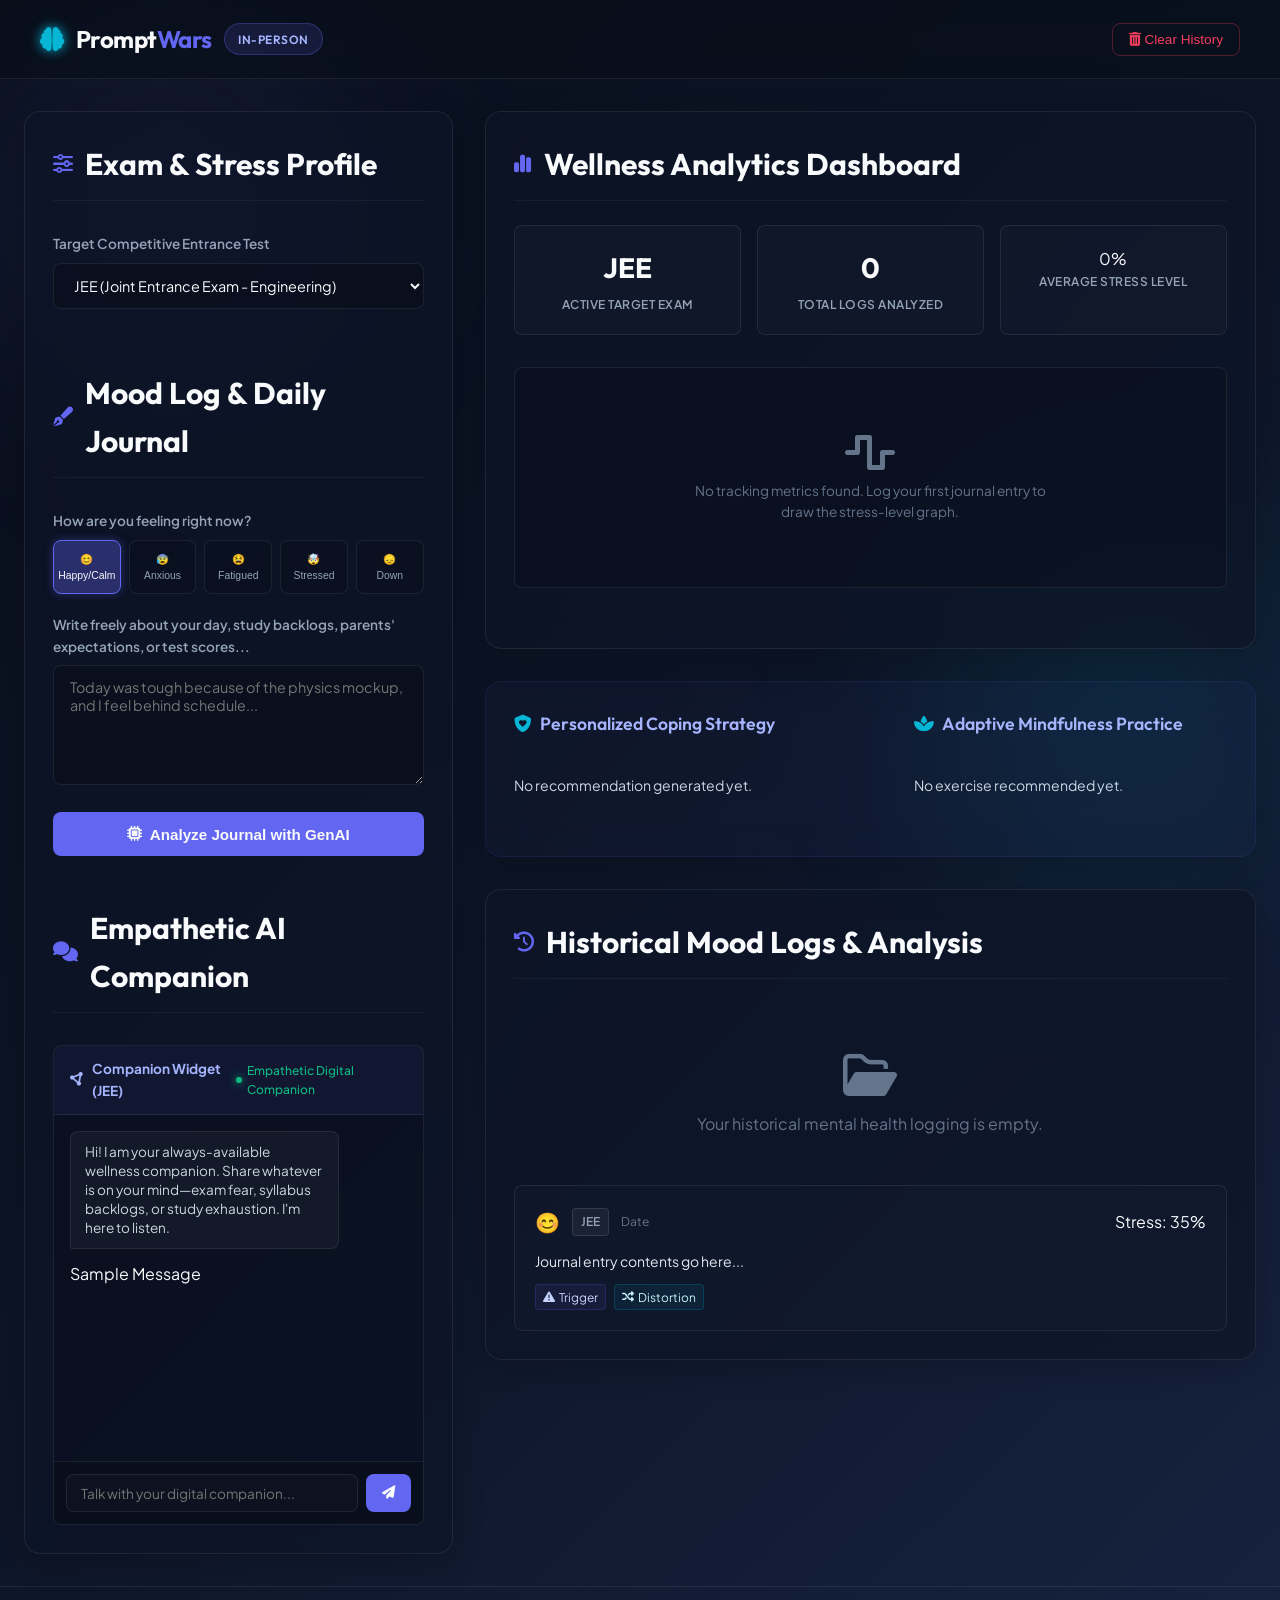
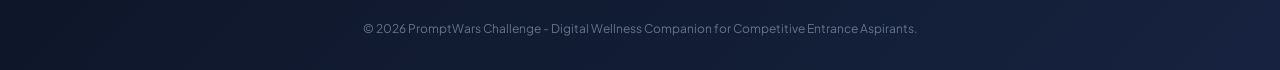
==== src/main/resources/templates/index.html @ 46da38d5 "Initial Setup for project" ====
<!DOCTYPE html>
<html xmlns:th="http://www.thymeleaf.org">
<head>
    <meta charset="UTF-8">
    <meta name="viewport" content="width=device-width, initial-scale=1.0">
    <title>Mental Wellness Tracker - Digital Companion</title>
    <!-- Google Fonts -->
    <link rel="preconnect" href="https://fonts.googleapis.com">
    <link rel="preconnect" href="https://fonts.gstatic.com" crossorigin>
    <link href="https://fonts.googleapis.com/css2?family=Outfit:wght@300;400;500;600;700;800&family=Plus+Jakarta+Sans:wght@300;400;500;600;700&display=swap" rel="stylesheet">
    <!-- FontAwesome for Icons -->
    <link rel="stylesheet" href="https://cdnjs.cloudflare.com/ajax/libs/font-awesome/6.4.0/css/all.min.css">
    
    <style>
        :root {
            --bg-gradient: linear-gradient(135deg, #090e1a 0%, #0d1527 50%, #16223f 100%);
            --glass-bg: rgba(13, 21, 39, 0.7);
            --glass-border: rgba(255, 255, 255, 0.08);
            --glass-glow: rgba(99, 102, 241, 0.12);
            
            --primary: #6366f1; /* Indigo */
            --primary-glow: rgba(99, 102, 241, 0.35);
            --secondary: #06b6d4; /* Cyan */
            --success: #10b981; /* Emerald */
            --warning: #f59e0b; /* Amber */
            --danger: #f43f5e; /* Rose */
            
            --text-main: #f8fafc;
            --text-muted: #94a3b8;
            --text-dark: #64748b;
            
            --font-display: 'Outfit', sans-serif;
            --font-body: 'Plus Jakarta Sans', sans-serif;
            
            --radius-sm: 8px;
            --radius-md: 16px;
            --radius-lg: 24px;
            
            --transition: all 0.4s cubic-bezier(0.16, 1, 0.3, 1);
        }

        /* Base Resets */
        * {
            box-sizing: border-box;
            margin: 0;
            padding: 0;
        }
        
        body {
            background: var(--bg-gradient);
            color: var(--text-main);
            font-family: var(--font-body);
            min-height: 100vh;
            overflow-x: hidden;
            display: flex;
            flex-direction: column;
            line-height: 1.6;
        }

        ::-webkit-scrollbar {
            width: 8px;
        }
        ::-webkit-scrollbar-track {
            background: rgba(13, 21, 39, 0.5);
        }
        ::-webkit-scrollbar-thumb {
            background: rgba(99, 102, 241, 0.25);
            border-radius: var(--radius-sm);
        }
        ::-webkit-scrollbar-thumb:hover {
            background: rgba(99, 102, 241, 0.45);
        }

        /* Glowing background blobs */
        .glow-blob-1 {
            position: fixed;
            top: -10%;
            left: -10%;
            width: 45vw;
            height: 45vw;
            background: radial-gradient(circle, rgba(99, 102, 241, 0.15) 0%, transparent 70%);
            z-index: -1;
            pointer-events: none;
            filter: blur(80px);
        }
        .glow-blob-2 {
            position: fixed;
            bottom: -10%;
            right: -10%;
            width: 45vw;
            height: 45vw;
            background: radial-gradient(circle, rgba(6, 182, 212, 0.12) 0%, transparent 70%);
            z-index: -1;
            pointer-events: none;
            filter: blur(80px);
        }

        /* Header Navigation */
        header {
            background: rgba(9, 14, 26, 0.65);
            backdrop-filter: blur(12px);
            -webkit-backdrop-filter: blur(12px);
            border-bottom: 1px solid var(--glass-border);
            padding: 1.25rem 2.5rem;
            display: flex;
            justify-content: space-between;
            align-items: center;
            position: sticky;
            top: 0;
            z-index: 100;
        }

        .header-logo {
            display: flex;
            align-items: center;
            gap: 0.75rem;
            font-family: var(--font-display);
            font-weight: 700;
            font-size: 1.5rem;
            letter-spacing: -0.5px;
        }

        .header-logo i {
            color: var(--secondary);
            text-shadow: 0 0 12px var(--secondary);
        }

        .logo-prompt {
            color: var(--text-main);
        }

        .logo-war {
            color: var(--primary);
        }

        .header-badge {
            background: rgba(99, 102, 241, 0.15);
            border: 1px solid rgba(99, 102, 241, 0.3);
            color: #a5b4fc;
            padding: 0.35rem 0.85rem;
            border-radius: 50px;
            font-size: 0.75rem;
            font-weight: 600;
            letter-spacing: 0.5px;
            text-transform: uppercase;
        }

        .header-actions {
            display: flex;
            align-items: center;
            gap: 1rem;
        }

        .btn-clear {
            background: transparent;
            border: 1px solid rgba(244, 63, 94, 0.3);
            color: var(--danger);
            padding: 0.5rem 1rem;
            border-radius: var(--radius-sm);
            font-weight: 500;
            font-size: 0.85rem;
            cursor: pointer;
            transition: var(--transition);
        }

        .btn-clear:hover {
            background: rgba(244, 63, 94, 0.1);
            transform: translateY(-2px);
        }

        /* Container Layout */
        main {
            max-width: 1400px;
            width: 100%;
            margin: 2rem auto;
            padding: 0 1.5rem;
            display: grid;
            grid-template-columns: 1fr 1.8fr;
            gap: 2rem;
            flex: 1;
        }

        @media (max-width: 1024px) {
            main {
                grid-template-columns: 1fr;
            }
        }

        /* Glassmorphic Panel Cards */
        .panel-card {
            background: var(--glass-bg);
            border: 1px solid var(--glass-border);
            border-radius: var(--radius-md);
            padding: 1.75rem;
            backdrop-filter: blur(16px);
            -webkit-backdrop-filter: blur(16px);
            box-shadow: 0 8px 32px 0 rgba(0, 0, 0, 0.2);
            transition: var(--transition);
        }

        .panel-card:hover {
            border-color: rgba(99, 102, 241, 0.2);
            box-shadow: 0 8px 32px 0 rgba(0, 0, 0, 0.3), 0 0 15px var(--glass-glow);
        }

        .panel-title {
            font-family: var(--font-display);
            font-size: 1.25rem;
            font-weight: 600;
            margin-bottom: 1.5rem;
            display: flex;
            align-items: center;
            gap: 0.75rem;
            border-bottom: 1px solid rgba(255, 255, 255, 0.05);
            padding-bottom: 0.75rem;
        }

        .panel-title i {
            color: var(--primary);
        }

        /* Profile & Journal Form */
        .form-group {
            margin-bottom: 1.25rem;
        }

        .form-label {
            display: block;
            font-size: 0.85rem;
            font-weight: 600;
            color: var(--text-muted);
            margin-bottom: 0.5rem;
        }

        .select-input, .text-input {
            width: 100%;
            background: rgba(9, 14, 26, 0.6);
            border: 1px solid var(--glass-border);
            border-radius: var(--radius-sm);
            color: var(--text-main);
            padding: 0.75rem 1rem;
            font-family: var(--font-body);
            font-size: 0.9rem;
            outline: none;
            transition: var(--transition);
        }

        .select-input:focus, .text-input:focus {
            border-color: var(--primary);
            box-shadow: 0 0 8px var(--primary-glow);
        }

        /* Mood Selection Grid */
        .mood-grid {
            display: grid;
            grid-template-columns: repeat(5, 1fr);
            gap: 0.5rem;
            margin-bottom: 1.25rem;
        }

        .mood-btn {
            background: rgba(9, 14, 26, 0.4);
            border: 1px solid var(--glass-border);
            border-radius: var(--radius-sm);
            padding: 0.75rem 0.25rem;
            font-size: 1.5rem;
            cursor: pointer;
            display: flex;
            flex-direction: column;
            align-items: center;
            gap: 0.25rem;
            transition: var(--transition);
        }

        .mood-btn span {
            font-size: 0.65rem;
            color: var(--text-muted);
            font-weight: 500;
        }

        .mood-btn:hover {
            transform: translateY(-2px);
            background: rgba(99, 102, 241, 0.1);
            border-color: rgba(99, 102, 241, 0.4);
        }

        .mood-btn.active {
            background: var(--primary-glow);
            border-color: var(--primary);
            box-shadow: 0 0 10px var(--primary-glow);
        }

        .mood-btn.active span {
            color: var(--text-main);
        }

        .textarea-input {
            width: 100%;
            min-height: 120px;
            resize: vertical;
        }

        .btn-submit {
            width: 100%;
            background: var(--primary);
            border: none;
            color: var(--text-main);
            padding: 0.85rem;
            border-radius: var(--radius-sm);
            font-weight: 600;
            font-size: 0.95rem;
            cursor: pointer;
            transition: var(--transition);
            display: flex;
            justify-content: center;
            align-items: center;
            gap: 0.5rem;
        }

        .btn-submit:hover {
            background: #4f46e5;
            box-shadow: 0 0 15px rgba(99, 102, 241, 0.5);
            transform: translateY(-1px);
        }

        /* Stats Section */
        .stats-grid {
            display: grid;
            grid-template-columns: repeat(3, 1fr);
            gap: 1rem;
            margin-bottom: 2rem;
        }

        .stat-card {
            background: rgba(255, 255, 255, 0.02);
            border: 1px solid var(--glass-border);
            border-radius: var(--radius-sm);
            padding: 1.25rem;
            text-align: center;
        }

        .stat-value {
            font-family: var(--font-display);
            font-size: 1.75rem;
            font-weight: 700;
            margin-bottom: 0.25rem;
        }

        .stat-value.stress-indicator {
            color: var(--success);
        }

        .stat-value.stress-indicator.warn {
            color: var(--warning);
        }

        .stat-value.stress-indicator.crit {
            color: var(--danger);
        }

        .stat-label {
            font-size: 0.75rem;
            font-weight: 600;
            color: var(--text-muted);
            text-transform: uppercase;
            letter-spacing: 0.5px;
        }

        /* History Chart Container */
        .chart-box {
            background: rgba(9, 14, 26, 0.4);
            border: 1px solid var(--glass-border);
            border-radius: var(--radius-sm);
            padding: 1rem;
            margin-bottom: 2rem;
            position: relative;
            min-height: 180px;
        }

        .chart-placeholder {
            position: absolute;
            top: 50%;
            left: 50%;
            transform: translate(-50%, -50%);
            color: var(--text-dark);
            font-size: 0.85rem;
            text-align: center;
        }

        /* Analytics Panels */
        .analytics-layout {
            display: grid;
            grid-template-columns: 1.2fr 1fr;
            gap: 1.5rem;
            margin-bottom: 2rem;
        }

        @media (max-width: 768px) {
            .analytics-layout {
                grid-template-columns: 1fr;
            }
        }

        .coping-card {
            background: rgba(99, 102, 241, 0.03);
            border: 1px solid rgba(99, 102, 241, 0.1);
        }

        .coping-card h3, .mindfulness-card h3 {
            font-family: var(--font-display);
            font-size: 1.1rem;
            font-weight: 600;
            margin-bottom: 1rem;
            color: #a5b4fc;
            display: flex;
            align-items: center;
            gap: 0.5rem;
        }

        .coping-card h3 i {
            color: var(--secondary);
        }

        .mindfulness-card h3 i {
            color: var(--success);
        }

        .strategy-text, .mindfulness-text {
            font-size: 0.88rem;
            color: #cbd5e1;
            white-space: pre-line;
            line-height: 1.5;
        }

        /* Coping Text Markdown Formatting Helper */
        .strategy-text h3 {
            font-size: 0.95rem;
            color: var(--text-main);
            margin-top: 0.75rem;
            margin-bottom: 0.25rem;
        }

        .strategy-text li {
            margin-left: 1.25rem;
            margin-bottom: 0.5rem;
        }

        /* Logs List */
        .logs-list {
            display: flex;
            flex-direction: column;
            gap: 1rem;
        }

        .log-item {
            background: rgba(255, 255, 255, 0.01);
            border: 1px solid var(--glass-border);
            border-radius: var(--radius-sm);
            padding: 1.25rem;
            display: flex;
            flex-direction: column;
            gap: 0.75rem;
        }

        .log-header {
            display: flex;
            justify-content: space-between;
            align-items: center;
        }

        .log-meta {
            display: flex;
            align-items: center;
            gap: 0.75rem;
        }

        .log-mood-badge {
            font-size: 1.25rem;
        }

        .log-exam-tag {
            background: rgba(255, 255, 255, 0.05);
            border: 1px solid rgba(255, 255, 255, 0.1);
            color: var(--text-muted);
            padding: 0.2rem 0.5rem;
            border-radius: 4px;
            font-size: 0.75rem;
            font-weight: 600;
        }

        .log-date {
            font-size: 0.75rem;
            color: var(--text-dark);
        }

        .log-stress-badge {
            font-size: 0.8rem;
            font-weight: 700;
            padding: 0.25rem 0.65rem;
            border-radius: 50px;
        }

        .log-stress-badge.low {
            background: rgba(16, 185, 129, 0.15);
            border: 1px solid var(--success);
            color: #34d399;
        }

        .log-stress-badge.med {
            background: rgba(245, 158, 11, 0.15);
            border: 1px solid var(--warning);
            color: #fbbf24;
        }

        .log-stress-badge.high {
            background: rgba(244, 63, 94, 0.15);
            border: 1px solid var(--danger);
            color: #fb7185;
        }

        .log-body {
            font-size: 0.875rem;
            color: #e2e8f0;
        }

        .log-tags {
            display: flex;
            flex-wrap: wrap;
            gap: 0.5rem;
        }

        .log-tag {
            font-size: 0.75rem;
            padding: 0.15rem 0.45rem;
            border-radius: 4px;
            background: rgba(99, 102, 241, 0.08);
            border: 1px solid rgba(99, 102, 241, 0.2);
            color: #c7d2fe;
            display: flex;
            align-items: center;
            gap: 0.25rem;
        }

        .log-tag.distortion {
            background: rgba(6, 182, 212, 0.08);
            border-color: rgba(6, 182, 212, 0.2);
            color: #c5f2f7;
        }

        /* Companion Chat Widget Layout (Right Side or Floating Sidebar) */
        .chat-widget {
            display: flex;
            flex-direction: column;
            height: 480px;
            background: rgba(9, 14, 26, 0.4);
            border: 1px solid var(--glass-border);
            border-radius: var(--radius-sm);
            overflow: hidden;
        }

        .chat-header {
            background: rgba(99, 102, 241, 0.08);
            border-bottom: 1px solid var(--glass-border);
            padding: 0.75rem 1rem;
            display: flex;
            align-items: center;
            justify-content: space-between;
        }

        .chat-header-title {
            display: flex;
            align-items: center;
            gap: 0.5rem;
            font-size: 0.85rem;
            font-weight: 700;
            color: #a5b4fc;
        }

        .chat-header-status {
            display: flex;
            align-items: center;
            gap: 0.35rem;
            font-size: 0.75rem;
            color: var(--success);
            font-weight: 500;
        }

        .chat-header-status::before {
            content: '';
            display: inline-block;
            width: 6px;
            height: 6px;
            background-color: var(--success);
            border-radius: 50%;
            box-shadow: 0 0 8px var(--success);
        }

        .chat-messages {
            flex: 1;
            padding: 1rem;
            overflow-y: auto;
            display: flex;
            flex-direction: column;
            gap: 0.75rem;
        }

        .chat-msg {
            max-width: 80%;
            padding: 0.65rem 0.85rem;
            border-radius: var(--radius-sm);
            font-size: 0.85rem;
            line-height: 1.4;
        }

        .chat-msg.user {
            align-self: flex-end;
            background: var(--primary);
            color: var(--text-main);
            border-bottom-right-radius: 2px;
        }

        .chat-msg.ai {
            align-self: flex-start;
            background: rgba(255, 255, 255, 0.04);
            border: 1px solid var(--glass-border);
            color: #cbd5e1;
            border-bottom-left-radius: 2px;
        }

        .chat-input-area {
            border-top: 1px solid var(--glass-border);
            padding: 0.75rem;
            display: flex;
            gap: 0.5rem;
            background: rgba(9, 14, 26, 0.6);
        }

        .chat-input {
            flex: 1;
            background: rgba(255, 255, 255, 0.02);
            border: 1px solid var(--glass-border);
            border-radius: var(--radius-sm);
            color: var(--text-main);
            padding: 0.6rem 0.85rem;
            font-family: var(--font-body);
            font-size: 0.85rem;
            outline: none;
            transition: var(--transition);
        }

        .chat-input:focus {
            border-color: var(--primary);
        }

        .btn-send {
            background: var(--primary);
            border: none;
            color: var(--text-main);
            padding: 0 1rem;
            border-radius: var(--radius-sm);
            cursor: pointer;
            transition: var(--transition);
            display: flex;
            align-items: center;
            justify-content: center;
        }

        .btn-send:hover {
            background: #4f46e5;
        }

        footer {
            text-align: center;
            padding: 2rem;
            color: var(--text-dark);
            font-size: 0.75rem;
            border-top: 1px solid var(--glass-border);
            margin-top: auto;
        }
    </style>
</head>
<body>

    <div class="glow-blob-1"></div>
    <div class="glow-blob-2"></div>

    <header>
        <div class="header-logo">
            <i class="fa-solid fa-brain"></i>
            <span><span class="logo-prompt">Prompt</span><span class="logo-war">Wars</span></span>
            <span class="header-badge">In-Person</span>
        </div>
        <div class="header-actions">
            <form th:action="@{/clear}" method="post">
                <button type="submit" class="btn-clear"><i class="fa-solid fa-trash-can"></i> Clear History</button>
            </form>
        </div>
    </header>

    <main>
        <!-- LEFT PANEL: Entry Form & Profiles -->
        <section class="panel-card" style="display: flex; flex-direction: column; gap: 1.5rem;">
            <div class="panel-title" style="margin-bottom: 0.5rem;">
                <i class="fa-solid fa-sliders"></i>
                <h2>Exam & Stress Profile</h2>
            </div>
            
            <form th:action="@{/profile}" method="post" id="profileForm">
                <div class="form-group">
                    <label class="form-label" for="examSelect">Target Competitive Entrance Test</label>
                    <select class="select-input" name="exam" id="examSelect" onchange="document.getElementById('profileForm').submit()">
                        <option value="JEE" th:selected="${selectedExam == 'JEE'}">JEE (Joint Entrance Exam - Engineering)</option>
                        <option value="NEET" th:selected="${selectedExam == 'NEET'}">NEET (National Eligibility Entrance Test - Medical)</option>
                        <option value="UPSC" th:selected="${selectedExam == 'UPSC'}">UPSC (Civil Services Examination - IAS)</option>
                        <option value="CAT" th:selected="${selectedExam == 'CAT'}">CAT (Common Admission Test - Management)</option>
                        <option value="GATE" th:selected="${selectedExam == 'GATE'}">GATE (Graduate Aptitude Test in Engineering)</option>
                        <option value="CUET" th:selected="${selectedExam == 'CUET'}">CUET (Common University Entrance Test)</option>
                    </select>
                </div>
            </form>

            <div class="panel-title" style="margin-top: 1rem; margin-bottom: 0.5rem;">
                <i class="fa-solid fa-pen-fancy"></i>
                <h2>Mood Log & Daily Journal</h2>
            </div>

            <form th:action="@{/journal}" method="post" id="journalForm">
                <input type="hidden" name="exam" th:value="${selectedExam}">
                <input type="hidden" name="mood" id="selectedMoodInput" value="happy">

                <div class="form-group">
                    <label class="form-label">How are you feeling right now?</label>
                    <div class="mood-grid">
                        <button type="button" class="mood-btn active" data-mood="happy" onclick="setMood(this)">
                            <span>😊</span>
                            <span>Happy/Calm</span>
                        </button>
                        <button type="button" class="mood-btn" data-mood="anxious" onclick="setMood(this)">
                            <span>😰</span>
                            <span>Anxious</span>
                        </button>
                        <button type="button" class="mood-btn" data-mood="fatigued" onclick="setMood(this)">
                            <span>😫</span>
                            <span>Fatigued</span>
                        </button>
                        <button type="button" class="mood-btn" data-mood="stressed" onclick="setMood(this)">
                            <span>🤯</span>
                            <span>Stressed</span>
                        </button>
                        <button type="button" class="mood-btn" data-mood="hopeless" onclick="setMood(this)">
                            <span>😞</span>
                            <span>Down</span>
                        </button>
                    </div>
                </div>

                <div class="form-group">
                    <label class="form-label" for="journalContent">Write freely about your day, study backlogs, parents' expectations, or test scores...</label>
                    <textarea class="select-input text-input textarea-input" name="content" id="journalContent" placeholder="Today was tough because of the physics mockup, and I feel behind schedule..." required></textarea>
                </div>

                <button type="submit" class="btn-submit">
                    <i class="fa-solid fa-microchip"></i> Analyze Journal with GenAI
                </button>
            </form>

            <!-- Companion Chat Panel integrated in the left column -->
            <div class="panel-title" style="margin-top: 1.5rem; margin-bottom: 0.5rem;">
                <i class="fa-solid fa-comments"></i>
                <h2>Empathetic AI Companion</h2>
            </div>
            
            <div class="chat-widget">
                <div class="chat-header">
                    <div class="chat-header-title">
                        <i class="fa-solid fa-circle-nodes"></i>
                        <span>Companion Widget (<span th:text="${selectedExam}">JEE</span>)</span>
                    </div>
                    <div class="chat-header-status">Empathetic Digital Companion</div>
                </div>
                <div class="chat-messages" id="chatContainer">
                    <div class="chat-msg ai">
                        Hi! I am your always-available wellness companion. Share whatever is on your mind—exam fear, syllabus backlogs, or study exhaustion. I'm here to listen.
                    </div>
                    <!-- Render dynamic chat messages -->
                    <div th:each="msg : ${chatMessages}" th:class="'chat-msg ' + ${msg.sender}" th:text="${msg.content}">
                        Sample Message
                    </div>
                </div>
                <div class="chat-input-area">
                    <input type="text" class="chat-input" id="chatMsgInput" placeholder="Talk with your digital companion..." onkeydown="if(event.key === 'Enter') sendChatMessage()">
                    <button class="btn-send" onclick="sendChatMessage()"><i class="fa-solid fa-paper-plane"></i></button>
                </div>
            </div>
        </section>

        <!-- RIGHT PANEL: Analytics Dashboard & Past entries -->
        <section style="display: flex; flex-direction: column; gap: 2rem;">
            
            <!-- Statistics Header Cards -->
            <div class="panel-card">
                <div class="panel-title">
                    <i class="fa-solid fa-chart-simple"></i>
                    <h2>Wellness Analytics Dashboard</h2>
                </div>

                <div class="stats-grid">
                    <div class="stat-card">
                        <div class="stat-value" th:text="${selectedExam}">JEE</div>
                        <div class="stat-label">Active Target Exam</div>
                    </div>
                    <div class="stat-card">
                        <div class="stat-value" th:text="${journals.size()}">0</div>
                        <div class="stat-label">Total Logs Analyzed</div>
                    </div>
                    <div class="stat-card">
                        <div th:class="'stat-value stress-indicator ' + (${averageStress} &gt; 70 ? 'crit' : (${averageStress} &gt; 40 ? 'warn' : ''))" 
                             th:text="${averageStress} + '%'">0%</div>
                        <div class="stat-label">Average Stress Level</div>
                    </div>
                </div>

                <!-- SVG Stress Line Chart -->
                <div class="chart-box">
                    <div th:if="${journals.isEmpty()}" class="chart-placeholder">
                        <i class="fa-solid fa-wave-square" style="font-size: 2.5rem; margin-bottom: 0.5rem; display: block;"></i>
                        No tracking metrics found. Log your first journal entry to draw the stress-level graph.
                    </div>
                    <svg th:if="${!journals.isEmpty()}" id="stressChartSvg" style="width: 100%; height: 180px; overflow: visible;" xmlns="http://www.w3.org/2000/svg">
                        <!-- Chart definitions and shapes will be dynamically rendered by javascript -->
                    </svg>
                </div>
            </div>

            <!-- Dynamic Personal Coping Plan Card -->
            <div class="panel-card coping-card" th:if="${!journals.isEmpty()}">
                <div class="analytics-layout">
                    <div>
                        <h3><i class="fa-solid fa-shield-heart"></i> Personalized Coping Strategy</h3>
                        <div class="strategy-text" th:text="${journals.get(0).personalizedCopingStrategy}">
                            No recommendation generated yet.
                        </div>
                    </div>
                    <div>
                        <h3><i class="fa-solid fa-spa"></i> Adaptive Mindfulness Practice</h3>
                        <div class="mindfulness-text" th:text="${journals.get(0).mindfulnessExercise}">
                            No exercise recommended yet.
                        </div>
                    </div>
                </div>
            </div>

            <!-- Past Logs History -->
            <div class="panel-card">
                <div class="panel-title">
                    <i class="fa-solid fa-clock-rotate-left"></i>
                    <h2>Historical Mood Logs & Analysis</h2>
                </div>

                <div th:if="${journals.isEmpty()}" style="text-align: center; padding: 3rem 1rem; color: var(--text-dark);">
                    <i class="fa-regular fa-folder-open" style="font-size: 3rem; margin-bottom: 0.75rem; display: block;"></i>
                    Your historical mental health logging is empty.
                </div>

                <div class="logs-list">
                    <!-- Iterating journal lists -->
                    <div class="log-item" th:each="log : ${journals}">
                        <div class="log-header">
                            <div class="log-meta">
                                <span class="log-mood-badge" th:text="${log.mood == 'happy' ? '😊' : (log.mood == 'anxious' ? '😰' : (log.mood == 'fatigued' ? '😫' : (log.mood == 'stressed' ? '🤯' : '😞')))}">😊</span>
                                <span class="log-exam-tag" th:text="${log.exam}">JEE</span>
                                <span class="log-date" th:text="${#temporals.format(log.createdAt, 'yyyy-MM-dd HH:mm')}">Date</span>
                            </div>
                            <span th:class="'log-stress-badge ' + (${log.stressLevel} &gt; 70 ? 'high' : (${log.stressLevel} &gt; 40 ? 'med' : 'low'))" 
                                  th:text="'Stress: ' + ${log.stressLevel} + '%'">Stress: 35%</span>
                        </div>
                        <div class="log-body" th:text="${log.content}">
                            Journal entry contents go here...
                        </div>
                        <div class="log-tags">
                            <span class="log-tag" th:each="tag : ${#strings.arraySplit(log.triggers, ',')}">
                                <i class="fa-solid fa-triangle-exclamation"></i> <span th:text="${tag.trim()}">Trigger</span>
                            </span>
                            <span class="log-tag distortion" th:each="dist : ${#strings.arraySplit(log.cognitivePatterns, ',')}">
                                <i class="fa-solid fa-shuffle"></i> <span th:text="${dist.trim()}">Distortion</span>
                            </span>
                        </div>
                    </div>
                </div>
            </div>

        </section>
    </main>

    <footer>
        <p>&copy; 2026 PromptWars Challenge - Digital Wellness Companion for Competitive Entrance Aspirants.</p>
    </footer>

    <!-- Chart and Chat JavaScript logic -->
    <script th:inline="javascript">
        // Set Mood Selection in Hidden Input
        function setMood(element) {
            document.querySelectorAll('.mood-btn').forEach(btn => btn.classList.remove('active'));
            element.classList.add('active');
            document.getElementById('selectedMoodInput').value = element.getAttribute('data-mood');
        }

        // Scroll chat to bottom on load
        window.addEventListener('DOMContentLoaded', () => {
            const chatBox = document.getElementById('chatContainer');
            if (chatBox) {
                chatBox.scrollTop = chatBox.scrollHeight;
            }
            renderStressGraph();
        });

        // Chat AJAX messaging functionality
        async function sendChatMessage() {
            const input = document.getElementById('chatMsgInput');
            const message = input.value.trim();
            if (!message) return;

            // Clear Input field
            input.value = '';

            // Add user message to UI
            const chatBox = document.getElementById('chatContainer');
            const userMsgEl = document.createElement('div');
            userMsgEl.className = 'chat-msg user';
            userMsgEl.textContent = message;
            chatBox.appendChild(userMsgEl);
            chatBox.scrollTop = chatBox.scrollHeight;

            // Add typing indicator
            const typingEl = document.createElement('div');
            typingEl.className = 'chat-msg ai typing';
            typingEl.innerHTML = '<i class="fa-solid fa-ellipsis fa-bounce"></i> Thinking...';
            chatBox.appendChild(typingEl);
            chatBox.scrollTop = chatBox.scrollHeight;

            try {
                // Fetch dynamic security elements if present
                const response = await fetch('/chat', {
                    method: 'POST',
                    headers: {
                        'Content-Type': 'application/json',
                        // Inject CSRF header if required by Spring Security configuration
                    },
                    body: JSON.stringify({ message: message })
                });

                if (!response.ok) {
                    throw new Error("Chat companion error response");
                }

                const result = await response.json();
                
                // Remove typing indicator
                typingEl.remove();

                // Add AI response to UI
                const aiMsgEl = document.createElement('div');
                aiMsgEl.className = 'chat-msg ai';
                aiMsgEl.textContent = result.ai;
                chatBox.appendChild(aiMsgEl);
                chatBox.scrollTop = chatBox.scrollHeight;

            } catch (err) {
                console.error("Chat failure: ", err);
                typingEl.remove();
                
                const errEl = document.createElement('div');
                errEl.className = 'chat-msg ai';
                errEl.style.borderColor = 'var(--danger)';
                errEl.textContent = "Apologies, I encountered a connection drop. I am still here to support you.";
                chatBox.appendChild(errEl);
                chatBox.scrollTop = chatBox.scrollHeight;
            }
        }

        // Render dynamic SVG stress graph
        function renderStressGraph() {
            /*[Thymeleaf serialisation of journals list]*/
            const journals = /*[[${journals}]]*/ [];
            const svg = document.getElementById('stressChartSvg');
            if (!svg || !journals || journals.length === 0) return;

            // Reverse list to show chronological left-to-right progression
            const chartData = [...journals].reverse();
            
            const width = svg.clientWidth || 500;
            const height = 180;
            const padding = 25;
            
            const chartWidth = width - (padding * 2);
            const chartHeight = height - (padding * 2);
            
            svg.innerHTML = ''; // Clear SVG

            // Helper scales
            const getX = (index) => {
                if (chartData.length <= 1) return padding + (chartWidth / 2);
                return padding + (index * (chartWidth / (chartData.length - 1)));
            };

            const getY = (val) => {
                // Stress level mapped 0% - 100%
                return height - padding - (val * (chartHeight / 100));
            };

            // 1. Draw grid background lines
            const gridLines = [0, 25, 50, 75, 100];
            gridLines.forEach(lvl => {
                const lineY = getY(lvl);
                const line = document.createElementNS('http://www.w3.org/2000/svg', 'line');
                line.setAttribute('x1', padding);
                line.setAttribute('y1', lineY);
                line.setAttribute('x2', width - padding);
                line.setAttribute('y2', lineY);
                line.setAttribute('stroke', 'rgba(255, 255, 255, 0.05)');
                line.setAttribute('stroke-dasharray', '4,4');
                svg.appendChild(line);

                const text = document.createElementNS('http://www.w3.org/2000/svg', 'text');
                text.setAttribute('x', padding - 5);
                text.setAttribute('y', lineY + 3);
                text.setAttribute('text-anchor', 'end');
                text.setAttribute('fill', 'var(--text-dark)');
                text.setAttribute('font-size', '9px');
                text.textContent = lvl + '%';
                svg.appendChild(text);
            });

            // 2. Build line points path
            let pathString = '';
            let areaString = `M ${getX(0)} ${getY(0)}`;

            chartData.forEach((d, idx) => {
                const x = getX(idx);
                const y = getY(d.stressLevel);
                if (idx === 0) {
                    pathString += `M ${x} ${y}`;
                    areaString = `M ${x} ${height - padding} L ${x} ${y}`;
                } else {
                    pathString += ` L ${x} ${y}`;
                    areaString += ` L ${x} ${y}`;
                }
            });
            areaString += ` L ${getX(chartData.length - 1)} ${height - padding} Z`;

            // 3. Draw linear gradient for area fill
            const defs = document.createElementNS('http://www.w3.org/2000/svg', 'defs');
            const gradient = document.createElementNS('http://www.w3.org/2000/svg', 'linearGradient');
            gradient.setAttribute('id', 'chartGrad');
            gradient.setAttribute('x1', '0');
            gradient.setAttribute('y1', '0');
            gradient.setAttribute('x2', '0');
            gradient.setAttribute('y2', '1');
            
            const stop1 = document.createElementNS('http://www.w3.org/2000/svg', 'stop');
            stop1.setAttribute('offset', '0%');
            stop1.setAttribute('stop-color', 'rgba(99, 102, 241, 0.25)');
            
            const stop2 = document.createElementNS('http://www.w3.org/2000/svg', 'stop');
            stop2.setAttribute('offset', '100%');
            stop2.setAttribute('stop-color', 'rgba(99, 102, 241, 0.0)');
            
            gradient.appendChild(stop1);
            gradient.appendChild(stop2);
            defs.appendChild(gradient);
            svg.appendChild(defs);

            // 4. Draw area path
            if (chartData.length > 0) {
                const areaPath = document.createElementNS('http://www.w3.org/2000/svg', 'path');
                areaPath.setAttribute('d', areaString);
                areaPath.setAttribute('fill', 'url(#chartGrad)');
                svg.appendChild(areaPath);
            }

            // 5. Draw line path
            if (chartData.length > 0) {
                const linePath = document.createElementNS('http://www.w3.org/2000/svg', 'path');
                linePath.setAttribute('d', pathString);
                linePath.setAttribute('fill', 'none');
                linePath.setAttribute('stroke', 'var(--primary)');
                linePath.setAttribute('stroke-width', '3.5');
                linePath.setAttribute('stroke-linecap', 'round');
                linePath.setAttribute('stroke-linejoin', 'round');
                svg.appendChild(linePath);
            }

            // 6. Draw dots and values
            chartData.forEach((d, idx) => {
                const x = getX(idx);
                const y = getY(d.stressLevel);
                
                // Outer glow dot
                const glowCircle = document.createElementNS('http://www.w3.org/2000/svg', 'circle');
                glowCircle.setAttribute('cx', x);
                glowCircle.setAttribute('cy', y);
                glowCircle.setAttribute('r', '7.5');
                glowCircle.setAttribute('fill', 'rgba(99, 102, 241, 0.3)');
                svg.appendChild(glowCircle);

                // Inner core dot
                const coreCircle = document.createElementNS('http://www.w3.org/2000/svg', 'circle');
                coreCircle.setAttribute('cx', x);
                coreCircle.setAttribute('cy', y);
                coreCircle.setAttribute('r', '4');
                coreCircle.setAttribute('fill', '#fff');
                svg.appendChild(coreCircle);

                // Value text label
                const valText = document.createElementNS('http://www.w3.org/2000/svg', 'text');
                valText.setAttribute('x', x);
                valText.setAttribute('y', y - 10);
                valText.setAttribute('text-anchor', 'middle');
                valText.setAttribute('fill', '#fff');
                valText.setAttribute('font-size', '10px');
                valText.setAttribute('font-weight', '700');
                valText.textContent = d.stressLevel + '%';
                svg.appendChild(valText);
            });
        }
    </script>
</body>
</html>
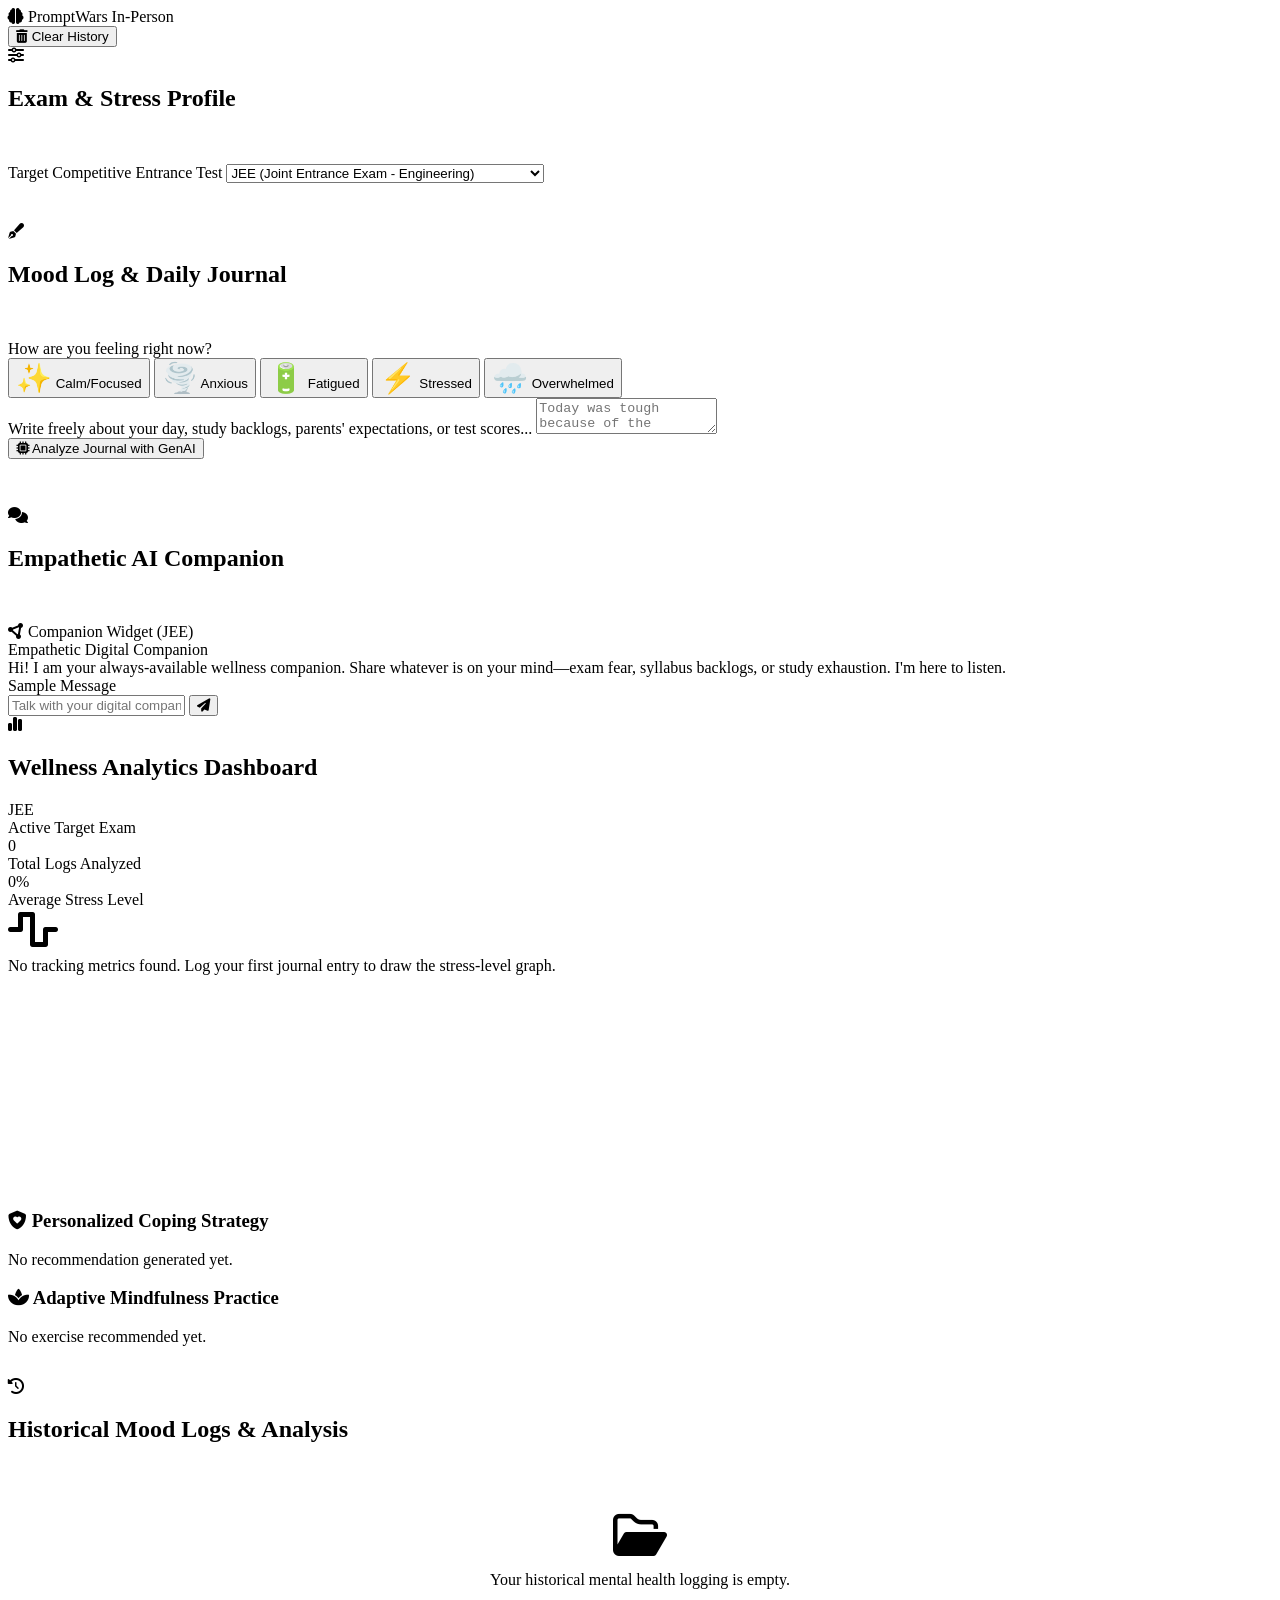
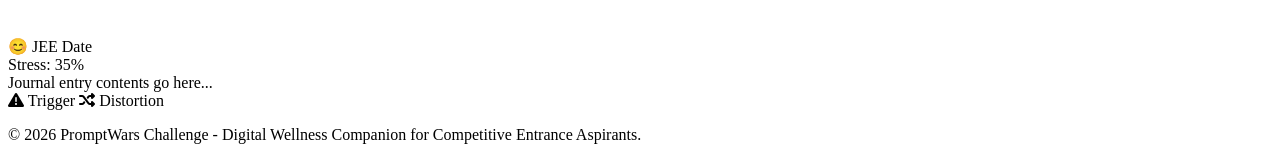
==== commit 854a0d31: "Refactor Wellness codebase, fix stress logic, and improve UI. - Fixed stress calculation by integrat" ====
--- a/src/main/resources/templates/index.html
+++ b/src/main/resources/templates/index.html
@@ -11,673 +11,7 @@
     <!-- FontAwesome for Icons -->
     <link rel="stylesheet" href="https://cdnjs.cloudflare.com/ajax/libs/font-awesome/6.4.0/css/all.min.css">
     
-    <style>
-        :root {
-            --bg-gradient: linear-gradient(135deg, #090e1a 0%, #0d1527 50%, #16223f 100%);
-            --glass-bg: rgba(13, 21, 39, 0.7);
-            --glass-border: rgba(255, 255, 255, 0.08);
-            --glass-glow: rgba(99, 102, 241, 0.12);
-            
-            --primary: #6366f1; /* Indigo */
-            --primary-glow: rgba(99, 102, 241, 0.35);
-            --secondary: #06b6d4; /* Cyan */
-            --success: #10b981; /* Emerald */
-            --warning: #f59e0b; /* Amber */
-            --danger: #f43f5e; /* Rose */
-            
-            --text-main: #f8fafc;
-            --text-muted: #94a3b8;
-            --text-dark: #64748b;
-            
-            --font-display: 'Outfit', sans-serif;
-            --font-body: 'Plus Jakarta Sans', sans-serif;
-            
-            --radius-sm: 8px;
-            --radius-md: 16px;
-            --radius-lg: 24px;
-            
-            --transition: all 0.4s cubic-bezier(0.16, 1, 0.3, 1);
-        }
-
-        /* Base Resets */
-        * {
-            box-sizing: border-box;
-            margin: 0;
-            padding: 0;
-        }
-        
-        body {
-            background: var(--bg-gradient);
-            color: var(--text-main);
-            font-family: var(--font-body);
-            min-height: 100vh;
-            overflow-x: hidden;
-            display: flex;
-            flex-direction: column;
-            line-height: 1.6;
-        }
-
-        ::-webkit-scrollbar {
-            width: 8px;
-        }
-        ::-webkit-scrollbar-track {
-            background: rgba(13, 21, 39, 0.5);
-        }
-        ::-webkit-scrollbar-thumb {
-            background: rgba(99, 102, 241, 0.25);
-            border-radius: var(--radius-sm);
-        }
-        ::-webkit-scrollbar-thumb:hover {
-            background: rgba(99, 102, 241, 0.45);
-        }
-
-        /* Glowing background blobs */
-        .glow-blob-1 {
-            position: fixed;
-            top: -10%;
-            left: -10%;
-            width: 45vw;
-            height: 45vw;
-            background: radial-gradient(circle, rgba(99, 102, 241, 0.15) 0%, transparent 70%);
-            z-index: -1;
-            pointer-events: none;
-            filter: blur(80px);
-        }
-        .glow-blob-2 {
-            position: fixed;
-            bottom: -10%;
-            right: -10%;
-            width: 45vw;
-            height: 45vw;
-            background: radial-gradient(circle, rgba(6, 182, 212, 0.12) 0%, transparent 70%);
-            z-index: -1;
-            pointer-events: none;
-            filter: blur(80px);
-        }
-
-        /* Header Navigation */
-        header {
-            background: rgba(9, 14, 26, 0.65);
-            backdrop-filter: blur(12px);
-            -webkit-backdrop-filter: blur(12px);
-            border-bottom: 1px solid var(--glass-border);
-            padding: 1.25rem 2.5rem;
-            display: flex;
-            justify-content: space-between;
-            align-items: center;
-            position: sticky;
-            top: 0;
-            z-index: 100;
-        }
-
-        .header-logo {
-            display: flex;
-            align-items: center;
-            gap: 0.75rem;
-            font-family: var(--font-display);
-            font-weight: 700;
-            font-size: 1.5rem;
-            letter-spacing: -0.5px;
-        }
-
-        .header-logo i {
-            color: var(--secondary);
-            text-shadow: 0 0 12px var(--secondary);
-        }
-
-        .logo-prompt {
-            color: var(--text-main);
-        }
-
-        .logo-war {
-            color: var(--primary);
-        }
-
-        .header-badge {
-            background: rgba(99, 102, 241, 0.15);
-            border: 1px solid rgba(99, 102, 241, 0.3);
-            color: #a5b4fc;
-            padding: 0.35rem 0.85rem;
-            border-radius: 50px;
-            font-size: 0.75rem;
-            font-weight: 600;
-            letter-spacing: 0.5px;
-            text-transform: uppercase;
-        }
-
-        .header-actions {
-            display: flex;
-            align-items: center;
-            gap: 1rem;
-        }
-
-        .btn-clear {
-            background: transparent;
-            border: 1px solid rgba(244, 63, 94, 0.3);
-            color: var(--danger);
-            padding: 0.5rem 1rem;
-            border-radius: var(--radius-sm);
-            font-weight: 500;
-            font-size: 0.85rem;
-            cursor: pointer;
-            transition: var(--transition);
-        }
-
-        .btn-clear:hover {
-            background: rgba(244, 63, 94, 0.1);
-            transform: translateY(-2px);
-        }
-
-        /* Container Layout */
-        main {
-            max-width: 1400px;
-            width: 100%;
-            margin: 2rem auto;
-            padding: 0 1.5rem;
-            display: grid;
-            grid-template-columns: 1fr 1.8fr;
-            gap: 2rem;
-            flex: 1;
-        }
-
-        @media (max-width: 1024px) {
-            main {
-                grid-template-columns: 1fr;
-            }
-        }
-
-        /* Glassmorphic Panel Cards */
-        .panel-card {
-            background: var(--glass-bg);
-            border: 1px solid var(--glass-border);
-            border-radius: var(--radius-md);
-            padding: 1.75rem;
-            backdrop-filter: blur(16px);
-            -webkit-backdrop-filter: blur(16px);
-            box-shadow: 0 8px 32px 0 rgba(0, 0, 0, 0.2);
-            transition: var(--transition);
-        }
-
-        .panel-card:hover {
-            border-color: rgba(99, 102, 241, 0.2);
-            box-shadow: 0 8px 32px 0 rgba(0, 0, 0, 0.3), 0 0 15px var(--glass-glow);
-        }
-
-        .panel-title {
-            font-family: var(--font-display);
-            font-size: 1.25rem;
-            font-weight: 600;
-            margin-bottom: 1.5rem;
-            display: flex;
-            align-items: center;
-            gap: 0.75rem;
-            border-bottom: 1px solid rgba(255, 255, 255, 0.05);
-            padding-bottom: 0.75rem;
-        }
-
-        .panel-title i {
-            color: var(--primary);
-        }
-
-        /* Profile & Journal Form */
-        .form-group {
-            margin-bottom: 1.25rem;
-        }
-
-        .form-label {
-            display: block;
-            font-size: 0.85rem;
-            font-weight: 600;
-            color: var(--text-muted);
-            margin-bottom: 0.5rem;
-        }
-
-        .select-input, .text-input {
-            width: 100%;
-            background: rgba(9, 14, 26, 0.6);
-            border: 1px solid var(--glass-border);
-            border-radius: var(--radius-sm);
-            color: var(--text-main);
-            padding: 0.75rem 1rem;
-            font-family: var(--font-body);
-            font-size: 0.9rem;
-            outline: none;
-            transition: var(--transition);
-        }
-
-        .select-input:focus, .text-input:focus {
-            border-color: var(--primary);
-            box-shadow: 0 0 8px var(--primary-glow);
-        }
-
-        /* Mood Selection Grid */
-        .mood-grid {
-            display: grid;
-            grid-template-columns: repeat(5, 1fr);
-            gap: 0.5rem;
-            margin-bottom: 1.25rem;
-        }
-
-        .mood-btn {
-            background: rgba(9, 14, 26, 0.4);
-            border: 1px solid var(--glass-border);
-            border-radius: var(--radius-sm);
-            padding: 0.75rem 0.25rem;
-            font-size: 1.5rem;
-            cursor: pointer;
-            display: flex;
-            flex-direction: column;
-            align-items: center;
-            gap: 0.25rem;
-            transition: var(--transition);
-        }
-
-        .mood-btn span {
-            font-size: 0.65rem;
-            color: var(--text-muted);
-            font-weight: 500;
-        }
-
-        .mood-btn:hover {
-            transform: translateY(-2px);
-            background: rgba(99, 102, 241, 0.1);
-            border-color: rgba(99, 102, 241, 0.4);
-        }
-
-        .mood-btn.active {
-            background: var(--primary-glow);
-            border-color: var(--primary);
-            box-shadow: 0 0 10px var(--primary-glow);
-        }
-
-        .mood-btn.active span {
-            color: var(--text-main);
-        }
-
-        .textarea-input {
-            width: 100%;
-            min-height: 120px;
-            resize: vertical;
-        }
-
-        .btn-submit {
-            width: 100%;
-            background: var(--primary);
-            border: none;
-            color: var(--text-main);
-            padding: 0.85rem;
-            border-radius: var(--radius-sm);
-            font-weight: 600;
-            font-size: 0.95rem;
-            cursor: pointer;
-            transition: var(--transition);
-            display: flex;
-            justify-content: center;
-            align-items: center;
-            gap: 0.5rem;
-        }
-
-        .btn-submit:hover {
-            background: #4f46e5;
-            box-shadow: 0 0 15px rgba(99, 102, 241, 0.5);
-            transform: translateY(-1px);
-        }
-
-        /* Stats Section */
-        .stats-grid {
-            display: grid;
-            grid-template-columns: repeat(3, 1fr);
-            gap: 1rem;
-            margin-bottom: 2rem;
-        }
-
-        .stat-card {
-            background: rgba(255, 255, 255, 0.02);
-            border: 1px solid var(--glass-border);
-            border-radius: var(--radius-sm);
-            padding: 1.25rem;
-            text-align: center;
-        }
-
-        .stat-value {
-            font-family: var(--font-display);
-            font-size: 1.75rem;
-            font-weight: 700;
-            margin-bottom: 0.25rem;
-        }
-
-        .stat-value.stress-indicator {
-            color: var(--success);
-        }
-
-        .stat-value.stress-indicator.warn {
-            color: var(--warning);
-        }
-
-        .stat-value.stress-indicator.crit {
-            color: var(--danger);
-        }
-
-        .stat-label {
-            font-size: 0.75rem;
-            font-weight: 600;
-            color: var(--text-muted);
-            text-transform: uppercase;
-            letter-spacing: 0.5px;
-        }
-
-        /* History Chart Container */
-        .chart-box {
-            background: rgba(9, 14, 26, 0.4);
-            border: 1px solid var(--glass-border);
-            border-radius: var(--radius-sm);
-            padding: 1rem;
-            margin-bottom: 2rem;
-            position: relative;
-            min-height: 180px;
-        }
-
-        .chart-placeholder {
-            position: absolute;
-            top: 50%;
-            left: 50%;
-            transform: translate(-50%, -50%);
-            color: var(--text-dark);
-            font-size: 0.85rem;
-            text-align: center;
-        }
-
-        /* Analytics Panels */
-        .analytics-layout {
-            display: grid;
-            grid-template-columns: 1.2fr 1fr;
-            gap: 1.5rem;
-            margin-bottom: 2rem;
-        }
-
-        @media (max-width: 768px) {
-            .analytics-layout {
-                grid-template-columns: 1fr;
-            }
-        }
-
-        .coping-card {
-            background: rgba(99, 102, 241, 0.03);
-            border: 1px solid rgba(99, 102, 241, 0.1);
-        }
-
-        .coping-card h3, .mindfulness-card h3 {
-            font-family: var(--font-display);
-            font-size: 1.1rem;
-            font-weight: 600;
-            margin-bottom: 1rem;
-            color: #a5b4fc;
-            display: flex;
-            align-items: center;
-            gap: 0.5rem;
-        }
-
-        .coping-card h3 i {
-            color: var(--secondary);
-        }
-
-        .mindfulness-card h3 i {
-            color: var(--success);
-        }
-
-        .strategy-text, .mindfulness-text {
-            font-size: 0.88rem;
-            color: #cbd5e1;
-            white-space: pre-line;
-            line-height: 1.5;
-        }
-
-        /* Coping Text Markdown Formatting Helper */
-        .strategy-text h3 {
-            font-size: 0.95rem;
-            color: var(--text-main);
-            margin-top: 0.75rem;
-            margin-bottom: 0.25rem;
-        }
-
-        .strategy-text li {
-            margin-left: 1.25rem;
-            margin-bottom: 0.5rem;
-        }
-
-        /* Logs List */
-        .logs-list {
-            display: flex;
-            flex-direction: column;
-            gap: 1rem;
-        }
-
-        .log-item {
-            background: rgba(255, 255, 255, 0.01);
-            border: 1px solid var(--glass-border);
-            border-radius: var(--radius-sm);
-            padding: 1.25rem;
-            display: flex;
-            flex-direction: column;
-            gap: 0.75rem;
-        }
-
-        .log-header {
-            display: flex;
-            justify-content: space-between;
-            align-items: center;
-        }
-
-        .log-meta {
-            display: flex;
-            align-items: center;
-            gap: 0.75rem;
-        }
-
-        .log-mood-badge {
-            font-size: 1.25rem;
-        }
-
-        .log-exam-tag {
-            background: rgba(255, 255, 255, 0.05);
-            border: 1px solid rgba(255, 255, 255, 0.1);
-            color: var(--text-muted);
-            padding: 0.2rem 0.5rem;
-            border-radius: 4px;
-            font-size: 0.75rem;
-            font-weight: 600;
-        }
-
-        .log-date {
-            font-size: 0.75rem;
-            color: var(--text-dark);
-        }
-
-        .log-stress-badge {
-            font-size: 0.8rem;
-            font-weight: 700;
-            padding: 0.25rem 0.65rem;
-            border-radius: 50px;
-        }
-
-        .log-stress-badge.low {
-            background: rgba(16, 185, 129, 0.15);
-            border: 1px solid var(--success);
-            color: #34d399;
-        }
-
-        .log-stress-badge.med {
-            background: rgba(245, 158, 11, 0.15);
-            border: 1px solid var(--warning);
-            color: #fbbf24;
-        }
-
-        .log-stress-badge.high {
-            background: rgba(244, 63, 94, 0.15);
-            border: 1px solid var(--danger);
-            color: #fb7185;
-        }
-
-        .log-body {
-            font-size: 0.875rem;
-            color: #e2e8f0;
-        }
-
-        .log-tags {
-            display: flex;
-            flex-wrap: wrap;
-            gap: 0.5rem;
-        }
-
-        .log-tag {
-            font-size: 0.75rem;
-            padding: 0.15rem 0.45rem;
-            border-radius: 4px;
-            background: rgba(99, 102, 241, 0.08);
-            border: 1px solid rgba(99, 102, 241, 0.2);
-            color: #c7d2fe;
-            display: flex;
-            align-items: center;
-            gap: 0.25rem;
-        }
-
-        .log-tag.distortion {
-            background: rgba(6, 182, 212, 0.08);
-            border-color: rgba(6, 182, 212, 0.2);
-            color: #c5f2f7;
-        }
-
-        /* Companion Chat Widget Layout (Right Side or Floating Sidebar) */
-        .chat-widget {
-            display: flex;
-            flex-direction: column;
-            height: 480px;
-            background: rgba(9, 14, 26, 0.4);
-            border: 1px solid var(--glass-border);
-            border-radius: var(--radius-sm);
-            overflow: hidden;
-        }
-
-        .chat-header {
-            background: rgba(99, 102, 241, 0.08);
-            border-bottom: 1px solid var(--glass-border);
-            padding: 0.75rem 1rem;
-            display: flex;
-            align-items: center;
-            justify-content: space-between;
-        }
-
-        .chat-header-title {
-            display: flex;
-            align-items: center;
-            gap: 0.5rem;
-            font-size: 0.85rem;
-            font-weight: 700;
-            color: #a5b4fc;
-        }
-
-        .chat-header-status {
-            display: flex;
-            align-items: center;
-            gap: 0.35rem;
-            font-size: 0.75rem;
-            color: var(--success);
-            font-weight: 500;
-        }
-
-        .chat-header-status::before {
-            content: '';
-            display: inline-block;
-            width: 6px;
-            height: 6px;
-            background-color: var(--success);
-            border-radius: 50%;
-            box-shadow: 0 0 8px var(--success);
-        }
-
-        .chat-messages {
-            flex: 1;
-            padding: 1rem;
-            overflow-y: auto;
-            display: flex;
-            flex-direction: column;
-            gap: 0.75rem;
-        }
-
-        .chat-msg {
-            max-width: 80%;
-            padding: 0.65rem 0.85rem;
-            border-radius: var(--radius-sm);
-            font-size: 0.85rem;
-            line-height: 1.4;
-        }
-
-        .chat-msg.user {
-            align-self: flex-end;
-            background: var(--primary);
-            color: var(--text-main);
-            border-bottom-right-radius: 2px;
-        }
-
-        .chat-msg.ai {
-            align-self: flex-start;
-            background: rgba(255, 255, 255, 0.04);
-            border: 1px solid var(--glass-border);
-            color: #cbd5e1;
-            border-bottom-left-radius: 2px;
-        }
-
-        .chat-input-area {
-            border-top: 1px solid var(--glass-border);
-            padding: 0.75rem;
-            display: flex;
-            gap: 0.5rem;
-            background: rgba(9, 14, 26, 0.6);
-        }
-
-        .chat-input {
-            flex: 1;
-            background: rgba(255, 255, 255, 0.02);
-            border: 1px solid var(--glass-border);
-            border-radius: var(--radius-sm);
-            color: var(--text-main);
-            padding: 0.6rem 0.85rem;
-            font-family: var(--font-body);
-            font-size: 0.85rem;
-            outline: none;
-            transition: var(--transition);
-        }
-
-        .chat-input:focus {
-            border-color: var(--primary);
-        }
-
-        .btn-send {
-            background: var(--primary);
-            border: none;
-            color: var(--text-main);
-            padding: 0 1rem;
-            border-radius: var(--radius-sm);
-            cursor: pointer;
-            transition: var(--transition);
-            display: flex;
-            align-items: center;
-            justify-content: center;
-        }
-
-        .btn-send:hover {
-            background: #4f46e5;
-        }
-
-        footer {
-            text-align: center;
-            padding: 2rem;
-            color: var(--text-dark);
-            font-size: 0.75rem;
-            border-top: 1px solid var(--glass-border);
-            margin-top: auto;
-        }
-    </style>
+    <link rel="stylesheet" th:href="@{/css/style.css}">
 </head>
 <body>
 
@@ -732,24 +66,24 @@
                     <label class="form-label">How are you feeling right now?</label>
                     <div class="mood-grid">
                         <button type="button" class="mood-btn active" data-mood="happy" onclick="setMood(this)">
-                            <span>😊</span>
-                            <span>Happy/Calm</span>
+                            <span style="font-size: 1.8rem;">✨</span>
+                            <span>Calm/Focused</span>
                         </button>
                         <button type="button" class="mood-btn" data-mood="anxious" onclick="setMood(this)">
-                            <span>😰</span>
+                            <span style="font-size: 1.8rem;">🌪️</span>
                             <span>Anxious</span>
                         </button>
                         <button type="button" class="mood-btn" data-mood="fatigued" onclick="setMood(this)">
-                            <span>😫</span>
+                            <span style="font-size: 1.8rem;">🔋</span>
                             <span>Fatigued</span>
                         </button>
                         <button type="button" class="mood-btn" data-mood="stressed" onclick="setMood(this)">
-                            <span>🤯</span>
+                            <span style="font-size: 1.8rem;">⚡</span>
                             <span>Stressed</span>
                         </button>
                         <button type="button" class="mood-btn" data-mood="hopeless" onclick="setMood(this)">
-                            <span>😞</span>
-                            <span>Down</span>
+                            <span style="font-size: 1.8rem;">🌧️</span>
+                            <span>Overwhelmed</span>
                         </button>
                     </div>
                 </div>
@@ -897,232 +231,11 @@
     </footer>
 
     <!-- Chart and Chat JavaScript logic -->
+
+    <script th:src="@{/js/script.js}"></script>
     <script th:inline="javascript">
-        // Set Mood Selection in Hidden Input
-        function setMood(element) {
-            document.querySelectorAll('.mood-btn').forEach(btn => btn.classList.remove('active'));
-            element.classList.add('active');
-            document.getElementById('selectedMoodInput').value = element.getAttribute('data-mood');
-        }
-
-        // Scroll chat to bottom on load
-        window.addEventListener('DOMContentLoaded', () => {
-            const chatBox = document.getElementById('chatContainer');
-            if (chatBox) {
-                chatBox.scrollTop = chatBox.scrollHeight;
-            }
-            renderStressGraph();
-        });
-
-        // Chat AJAX messaging functionality
-        async function sendChatMessage() {
-            const input = document.getElementById('chatMsgInput');
-            const message = input.value.trim();
-            if (!message) return;
-
-            // Clear Input field
-            input.value = '';
-
-            // Add user message to UI
-            const chatBox = document.getElementById('chatContainer');
-            const userMsgEl = document.createElement('div');
-            userMsgEl.className = 'chat-msg user';
-            userMsgEl.textContent = message;
-            chatBox.appendChild(userMsgEl);
-            chatBox.scrollTop = chatBox.scrollHeight;
-
-            // Add typing indicator
-            const typingEl = document.createElement('div');
-            typingEl.className = 'chat-msg ai typing';
-            typingEl.innerHTML = '<i class="fa-solid fa-ellipsis fa-bounce"></i> Thinking...';
-            chatBox.appendChild(typingEl);
-            chatBox.scrollTop = chatBox.scrollHeight;
-
-            try {
-                // Fetch dynamic security elements if present
-                const response = await fetch('/chat', {
-                    method: 'POST',
-                    headers: {
-                        'Content-Type': 'application/json',
-                        // Inject CSRF header if required by Spring Security configuration
-                    },
-                    body: JSON.stringify({ message: message })
-                });
-
-                if (!response.ok) {
-                    throw new Error("Chat companion error response");
-                }
-
-                const result = await response.json();
-                
-                // Remove typing indicator
-                typingEl.remove();
-
-                // Add AI response to UI
-                const aiMsgEl = document.createElement('div');
-                aiMsgEl.className = 'chat-msg ai';
-                aiMsgEl.textContent = result.ai;
-                chatBox.appendChild(aiMsgEl);
-                chatBox.scrollTop = chatBox.scrollHeight;
-
-            } catch (err) {
-                console.error("Chat failure: ", err);
-                typingEl.remove();
-                
-                const errEl = document.createElement('div');
-                errEl.className = 'chat-msg ai';
-                errEl.style.borderColor = 'var(--danger)';
-                errEl.textContent = "Apologies, I encountered a connection drop. I am still here to support you.";
-                chatBox.appendChild(errEl);
-                chatBox.scrollTop = chatBox.scrollHeight;
-            }
-        }
-
-        // Render dynamic SVG stress graph
-        function renderStressGraph() {
-            /*[Thymeleaf serialisation of journals list]*/
-            const journals = /*[[${journals}]]*/ [];
-            const svg = document.getElementById('stressChartSvg');
-            if (!svg || !journals || journals.length === 0) return;
-
-            // Reverse list to show chronological left-to-right progression
-            const chartData = [...journals].reverse();
-            
-            const width = svg.clientWidth || 500;
-            const height = 180;
-            const padding = 25;
-            
-            const chartWidth = width - (padding * 2);
-            const chartHeight = height - (padding * 2);
-            
-            svg.innerHTML = ''; // Clear SVG
-
-            // Helper scales
-            const getX = (index) => {
-                if (chartData.length <= 1) return padding + (chartWidth / 2);
-                return padding + (index * (chartWidth / (chartData.length - 1)));
-            };
-
-            const getY = (val) => {
-                // Stress level mapped 0% - 100%
-                return height - padding - (val * (chartHeight / 100));
-            };
-
-            // 1. Draw grid background lines
-            const gridLines = [0, 25, 50, 75, 100];
-            gridLines.forEach(lvl => {
-                const lineY = getY(lvl);
-                const line = document.createElementNS('http://www.w3.org/2000/svg', 'line');
-                line.setAttribute('x1', padding);
-                line.setAttribute('y1', lineY);
-                line.setAttribute('x2', width - padding);
-                line.setAttribute('y2', lineY);
-                line.setAttribute('stroke', 'rgba(255, 255, 255, 0.05)');
-                line.setAttribute('stroke-dasharray', '4,4');
-                svg.appendChild(line);
-
-                const text = document.createElementNS('http://www.w3.org/2000/svg', 'text');
-                text.setAttribute('x', padding - 5);
-                text.setAttribute('y', lineY + 3);
-                text.setAttribute('text-anchor', 'end');
-                text.setAttribute('fill', 'var(--text-dark)');
-                text.setAttribute('font-size', '9px');
-                text.textContent = lvl + '%';
-                svg.appendChild(text);
-            });
-
-            // 2. Build line points path
-            let pathString = '';
-            let areaString = `M ${getX(0)} ${getY(0)}`;
-
-            chartData.forEach((d, idx) => {
-                const x = getX(idx);
-                const y = getY(d.stressLevel);
-                if (idx === 0) {
-                    pathString += `M ${x} ${y}`;
-                    areaString = `M ${x} ${height - padding} L ${x} ${y}`;
-                } else {
-                    pathString += ` L ${x} ${y}`;
-                    areaString += ` L ${x} ${y}`;
-                }
-            });
-            areaString += ` L ${getX(chartData.length - 1)} ${height - padding} Z`;
-
-            // 3. Draw linear gradient for area fill
-            const defs = document.createElementNS('http://www.w3.org/2000/svg', 'defs');
-            const gradient = document.createElementNS('http://www.w3.org/2000/svg', 'linearGradient');
-            gradient.setAttribute('id', 'chartGrad');
-            gradient.setAttribute('x1', '0');
-            gradient.setAttribute('y1', '0');
-            gradient.setAttribute('x2', '0');
-            gradient.setAttribute('y2', '1');
-            
-            const stop1 = document.createElementNS('http://www.w3.org/2000/svg', 'stop');
-            stop1.setAttribute('offset', '0%');
-            stop1.setAttribute('stop-color', 'rgba(99, 102, 241, 0.25)');
-            
-            const stop2 = document.createElementNS('http://www.w3.org/2000/svg', 'stop');
-            stop2.setAttribute('offset', '100%');
-            stop2.setAttribute('stop-color', 'rgba(99, 102, 241, 0.0)');
-            
-            gradient.appendChild(stop1);
-            gradient.appendChild(stop2);
-            defs.appendChild(gradient);
-            svg.appendChild(defs);
-
-            // 4. Draw area path
-            if (chartData.length > 0) {
-                const areaPath = document.createElementNS('http://www.w3.org/2000/svg', 'path');
-                areaPath.setAttribute('d', areaString);
-                areaPath.setAttribute('fill', 'url(#chartGrad)');
-                svg.appendChild(areaPath);
-            }
-
-            // 5. Draw line path
-            if (chartData.length > 0) {
-                const linePath = document.createElementNS('http://www.w3.org/2000/svg', 'path');
-                linePath.setAttribute('d', pathString);
-                linePath.setAttribute('fill', 'none');
-                linePath.setAttribute('stroke', 'var(--primary)');
-                linePath.setAttribute('stroke-width', '3.5');
-                linePath.setAttribute('stroke-linecap', 'round');
-                linePath.setAttribute('stroke-linejoin', 'round');
-                svg.appendChild(linePath);
-            }
-
-            // 6. Draw dots and values
-            chartData.forEach((d, idx) => {
-                const x = getX(idx);
-                const y = getY(d.stressLevel);
-                
-                // Outer glow dot
-                const glowCircle = document.createElementNS('http://www.w3.org/2000/svg', 'circle');
-                glowCircle.setAttribute('cx', x);
-                glowCircle.setAttribute('cy', y);
-                glowCircle.setAttribute('r', '7.5');
-                glowCircle.setAttribute('fill', 'rgba(99, 102, 241, 0.3)');
-                svg.appendChild(glowCircle);
-
-                // Inner core dot
-                const coreCircle = document.createElementNS('http://www.w3.org/2000/svg', 'circle');
-                coreCircle.setAttribute('cx', x);
-                coreCircle.setAttribute('cy', y);
-                coreCircle.setAttribute('r', '4');
-                coreCircle.setAttribute('fill', '#fff');
-                svg.appendChild(coreCircle);
-
-                // Value text label
-                const valText = document.createElementNS('http://www.w3.org/2000/svg', 'text');
-                valText.setAttribute('x', x);
-                valText.setAttribute('y', y - 10);
-                valText.setAttribute('text-anchor', 'middle');
-                valText.setAttribute('fill', '#fff');
-                valText.setAttribute('font-size', '10px');
-                valText.setAttribute('font-weight', '700');
-                valText.textContent = d.stressLevel + '%';
-                svg.appendChild(valText);
-            });
-        }
+        const journalsData = /*[[${journals}]]*/ [];
     </script>
+
 </body>
 </html>
